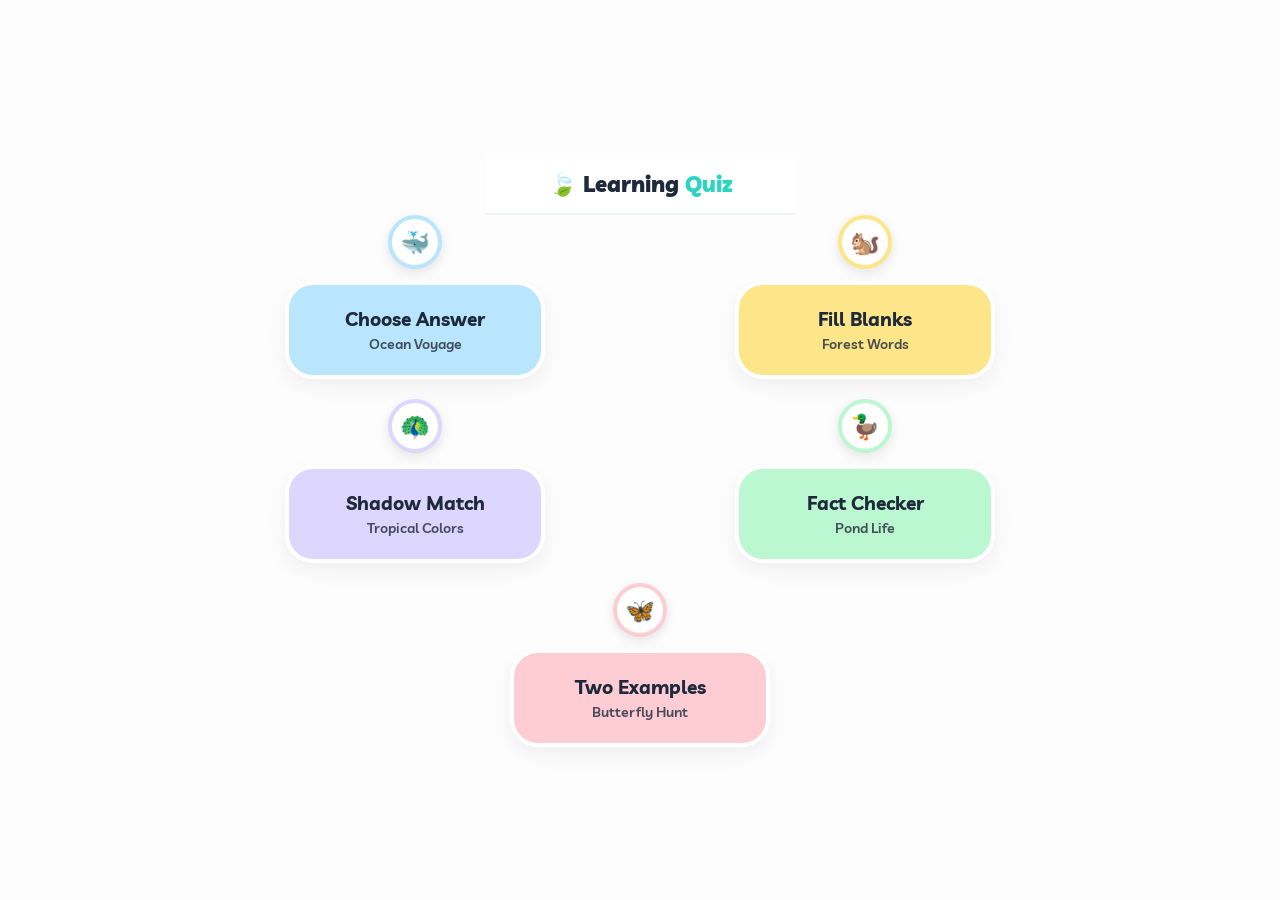
==== index.html @ de9fc090 "Upload Grade 4 Chapter 5 project" ====
<!DOCTYPE html>
<html lang="en">

<head>
  <meta charset="UTF-8">
  <meta name="viewport" content="width=device-width, initial-scale=1.0">
  <title>Nature Discovery Zig-Zag</title>
  <link href="https://fonts.googleapis.com/css2?family=Livvic:wght@400;600;700&display=swap" rel="stylesheet">
  <style>
    :root {
      --bg: #fdfdfd;
      --line: #cbd5e1;
      --c1: #bae6fd;
      --c2: #fde68a;
      --c3: #bbf7d0;
      --c4: #ddd6fe;
      --c5: #fecdd3;
      --text: #1e293b;
    }

    * {
      margin: 0;
      padding: 0;
      box-sizing: border-box;
      font-family: 'Livvic', sans-serif;
    }

    body {
      background-color: var(--bg);
      color: var(--text);
      height: 100vh;
      overflow: hidden;
      display: flex;
      flex-direction: column;
      justify-content: center;
      align-items: center;
    }

    /* ===== TOP NAV ===== */
    .top-nav {
      padding: 15px 5%;
      display: flex;
      justify-content: center;
      align-items: center;
      background: white;
      border-bottom: 2px solid #f1f5f9;
      z-index: 10;
    }

    .logo {
      font-weight: 800;
      font-size: 1.4rem;
    }

    .logo span {
      color: #2dd4bf;
    }

    /* ===== MAP CONTAINER ===== */
    .map-container {
      /* flex: 1; */
      display: flex;
      flex-direction: column;
      justify-content: center;
      align-items: center;
      max-width: 900px;
      margin: 0 auto;
      position: relative;
      width: 100%;
      transition: all 0.7s cubic-bezier(0.19, 1, 0.22, 1);
    }

    .map-shift {
      transform: scale(0.9) translateX(-150px);
      opacity: 0.3;
      filter: blur(4px);
      pointer-events: none;
      /* Prevents clicking background while open */
    }

    .row {
      display: flex;
      width: 100%;
      margin-bottom: 20px;
      z-index: 5;
      justify-content: space-around;
    }

    .step-item {
      display: flex;
      flex-direction: column;
      align-items: center;
      width: 260px;
    }

    .node {
      width: 54px;
      height: 54px;
      background: white;
      border: 4px solid white;
      border-radius: 50%;
      display: flex;
      align-items: center;
      justify-content: center;
      font-size: 24px;
      margin-bottom: 12px;
      box-shadow: 0 4px 12px rgba(0, 0, 0, 0.1);
      z-index: 10;
    }

    .option-card {
      padding: 22px;
      border-radius: 28px;
      width: 100%;
      cursor: pointer;
      transition: all 0.4s cubic-bezier(0.175, 0.885, 0.32, 1.275);
      text-align: center;
      border: 4px solid white;
      box-shadow: 0 8px 20px rgba(0, 0, 0, 0.06);
    }

    .option-card:hover {
      transform: translateY(-10px) scale(1.03);
      box-shadow: 0 15px 30px rgba(0, 0, 0, 0.12);
    }

    .card-1 {
      background-color: var(--c1);
    }

    .card-2 {
      background-color: var(--c2);
    }

    .card-3 {
      background-color: var(--c3);
    }

    .card-4 {
      background-color: var(--c4);
    }

    .card-5 {
      background-color: var(--c5);
    }

    .option-card h3 {
      font-size: 1.2rem;
      margin-bottom: 4px;
    }

    .option-card p {
      font-size: 0.9rem;
      opacity: 0.8;
      font-weight: 600;
    }

    /* ===== FULL SCREEN IFRAME LAYER ===== */
    #page-layer {
      position: fixed;
      top: 0;
      left: 0;
      /* Changed to left for better transform logic */
      width: 100%;
      height: 100%;
      background: white;
      z-index: 1000;
      transform: translateX(100%);
      transition: transform 0.6s cubic-bezier(0.23, 1, 0.32, 1);
      visibility: hidden;
      /* Hidden by default */
    }

    #page-layer.open {
      transform: translateX(0);
      visibility: visible;
    }

    iframe {
      width: 100%;
      height: 100%;
      border: none;
      display: block;
    }

    /* ===== ABSOLUTE CLOSE BUTTON ===== */
    .btn-close {
      position: absolute;
      top: 25px;
      right: 40px;
      z-index: 1100;
      background: #ef4444;
      color: white;
      border: none;
      padding: 12px 28px;
      border-radius: 50px;
      font-weight: 700;
      cursor: pointer;
      box-shadow: 0 4px 15px rgba(0, 0, 0, 0.2);
      transition: 0.3s;
    }

    .btn-close:hover {
      background: #dc2626;
      transform: scale(1.05);
    }
  </style>
</head>

<body>

  <nav class="top-nav">
    <div class="logo">🍃 Learning <span> Quiz</span></div>
  </nav>

  <main class="map-container" id="main-map">
    <div class="row">
      <div class="step-item">
        <div class="node" style="border-color: var(--c1);">🐳</div>
        <div class="option-card card-1" onclick="openGate('exercises/mcq.html')">
          <h3>Choose Answer</h3>
          <p>Ocean Voyage</p>
        </div>
      </div>
      <div class="step-item">
        <div class="node" style="border-color: var(--c2);">🐿️</div>
        <div class="option-card card-2" onclick="openGate('exercises/FTB.html')">
          <h3>Fill Blanks</h3>
          <p>Forest Words</p>
        </div>
      </div>
    </div>

    <div class="row">
      <div class="step-item">
        <div class="node" style="border-color: var(--c4);">🦚</div>
        <div class="option-card card-4" onclick="openGate('exercises/matching.html')">
          <h3>Shadow Match</h3>
          <p>Tropical Colors</p>
        </div>
      </div>
      <div class="step-item">
        <div class="node" style="border-color: var(--c3);">🦆</div>
        <div class="option-card card-3" onclick="openGate('exercises/true_false.html')">
          <h3>Fact Checker</h3>
          <p>Pond Life</p>
        </div>
      </div>
    </div>

    <div class="row" style="margin-bottom:0;">
      <div class="step-item">
        <div class="node" style="border-color: var(--c5);">🦋</div>
        <div class="option-card card-5" onclick="openGate('exercises/two_example.html')">
          <h3>Two Examples</h3>
          <p>Butterfly Hunt</p>
        </div>
      </div>
    </div>
  </main>

  <div id="page-layer">
    <button class="btn-close" onclick="closeGate()">✕ CLOSE</button>
    <iframe id="content-frame" name="content-frame"></iframe>
  </div>

  <script>
    const layer = document.getElementById('page-layer');
    const map = document.getElementById('main-map');
    const frame = document.getElementById('content-frame');

    function openGate(url) {
      // 1. Reset the frame source
      frame.src = "about:blank";

      // 2. Small delay to ensure the DOM processes the reset
      setTimeout(() => {
        // Add a 'cache buster' (timestamp) so the browser sees it as a fresh request
        const freshUrl = url + "?v=" + new Date().getTime();
        frame.src = freshUrl;

        // 3. Show the layer
        layer.classList.add('open');
        map.classList.add('map-shift');
      }, 50);
    }

    function closeGate() {
      layer.classList.remove('open');
      map.classList.remove('map-shift');

      // Clear the source only after the transition finishes (0.6s)
      setTimeout(() => {
        frame.src = "about:blank";
      }, 600);
    }
  </script>
</body>

</html>
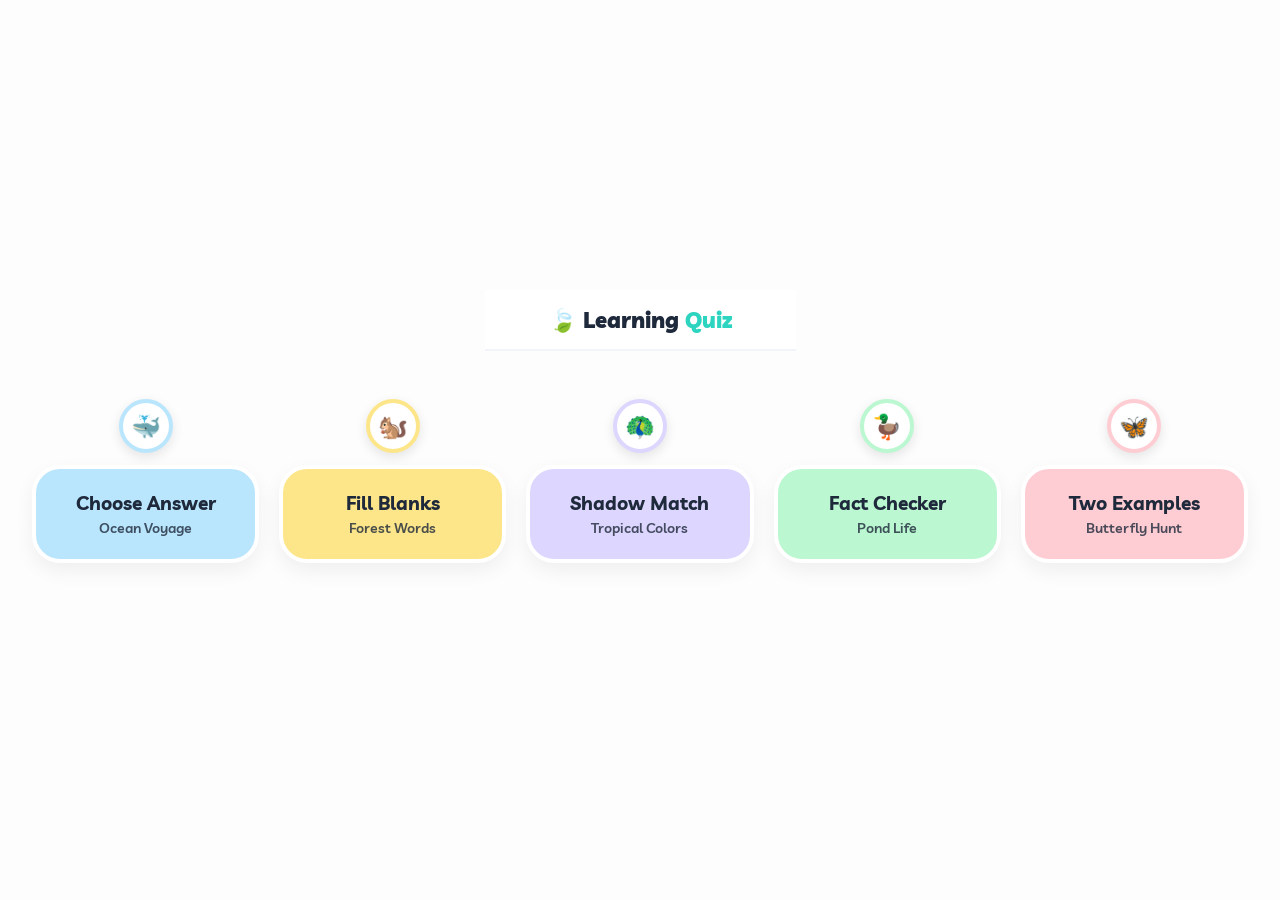
==== commit f7a54e93: "Arrange index exercises as cards" ====
--- a/index.html
+++ b/index.html
@@ -28,8 +28,8 @@
     body {
       background-color: var(--bg);
       color: var(--text);
-      height: 100vh;
-      overflow: hidden;
+      min-height: 100vh;
+      overflow-x: hidden;
       display: flex;
       flex-direction: column;
       justify-content: center;
@@ -58,12 +58,11 @@
 
     /* ===== MAP CONTAINER ===== */
     .map-container {
-      /* flex: 1; */
-      display: flex;
-      flex-direction: column;
+      display: flex;
       justify-content: center;
       align-items: center;
-      max-width: 900px;
+      max-width: 1400px;
+      padding: 48px 32px;
       margin: 0 auto;
       position: relative;
       width: 100%;
@@ -79,18 +78,18 @@
     }
 
     .row {
-      display: flex;
-      width: 100%;
-      margin-bottom: 20px;
+      display: grid;
+      grid-template-columns: repeat(5, minmax(0, 1fr));
+      gap: 20px;
+      width: 100%;
       z-index: 5;
-      justify-content: space-around;
     }
 
     .step-item {
       display: flex;
       flex-direction: column;
       align-items: center;
-      width: 260px;
+      min-width: 0;
     }
 
     .node {
@@ -204,6 +203,28 @@
       background: #dc2626;
       transform: scale(1.05);
     }
+
+    @media (max-width: 1050px) {
+      .row {
+        grid-template-columns: repeat(3, minmax(0, 1fr));
+      }
+    }
+
+    @media (max-width: 700px) {
+      .map-container {
+        padding: 32px 20px;
+      }
+
+      .row {
+        grid-template-columns: repeat(2, minmax(0, 1fr));
+      }
+    }
+
+    @media (max-width: 450px) {
+      .row {
+        grid-template-columns: 1fr;
+      }
+    }
   </style>
 </head>
 
@@ -229,9 +250,6 @@
           <p>Forest Words</p>
         </div>
       </div>
-    </div>
-
-    <div class="row">
       <div class="step-item">
         <div class="node" style="border-color: var(--c4);">🦚</div>
         <div class="option-card card-4" onclick="openGate('exercises/matching.html')">
@@ -246,9 +264,6 @@
           <p>Pond Life</p>
         </div>
       </div>
-    </div>
-
-    <div class="row" style="margin-bottom:0;">
       <div class="step-item">
         <div class="node" style="border-color: var(--c5);">🦋</div>
         <div class="option-card card-5" onclick="openGate('exercises/two_example.html')">
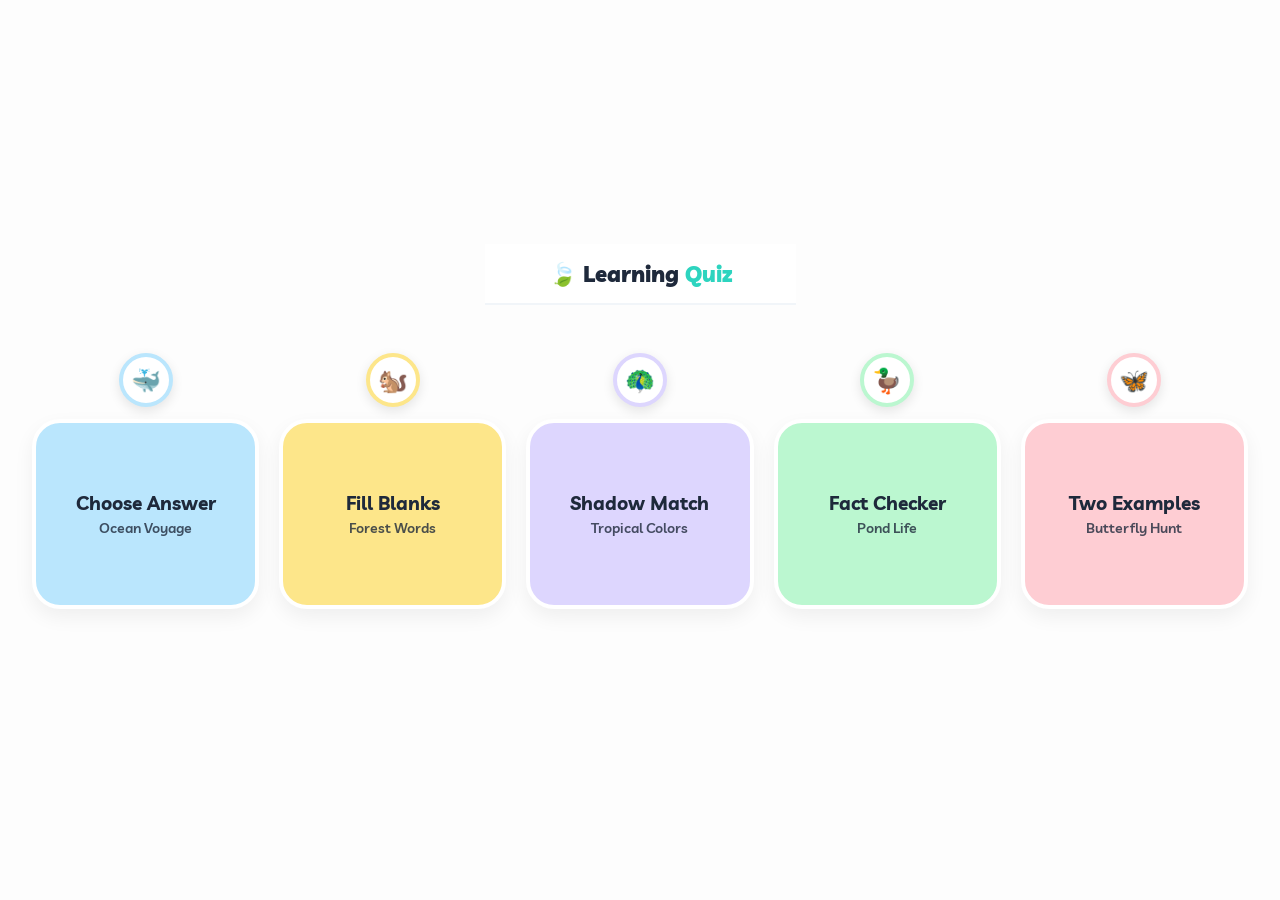
==== commit 4ba935ed: "Animate and enlarge exercise cards" ====
--- a/index.html
+++ b/index.html
@@ -108,19 +108,53 @@
     }
 
     .option-card {
-      padding: 22px;
+      min-height: 190px;
+      padding: 32px 18px;
       border-radius: 28px;
       width: 100%;
       cursor: pointer;
-      transition: all 0.4s cubic-bezier(0.175, 0.885, 0.32, 1.275);
+      display: flex;
+      flex-direction: column;
+      justify-content: center;
+      transition: transform 0.4s cubic-bezier(0.175, 0.885, 0.32, 1.275),
+        box-shadow 0.4s ease;
       text-align: center;
       border: 4px solid white;
       box-shadow: 0 8px 20px rgba(0, 0, 0, 0.06);
+      animation: card-reveal 0.7s ease both;
     }
 
     .option-card:hover {
-      transform: translateY(-10px) scale(1.03);
-      box-shadow: 0 15px 30px rgba(0, 0, 0, 0.12);
+      transform: translateY(-14px) scale(1.04) rotate(1deg);
+      box-shadow: 0 20px 35px rgba(0, 0, 0, 0.16);
+    }
+
+    .step-item:nth-child(2) .option-card {
+      animation-delay: 0.1s;
+    }
+
+    .step-item:nth-child(3) .option-card {
+      animation-delay: 0.2s;
+    }
+
+    .step-item:nth-child(4) .option-card {
+      animation-delay: 0.3s;
+    }
+
+    .step-item:nth-child(5) .option-card {
+      animation-delay: 0.4s;
+    }
+
+    @keyframes card-reveal {
+      from {
+        opacity: 0;
+        transform: translateY(35px) scale(0.92);
+      }
+
+      to {
+        opacity: 1;
+        transform: translateY(0) scale(1);
+      }
     }
 
     .card-1 {
